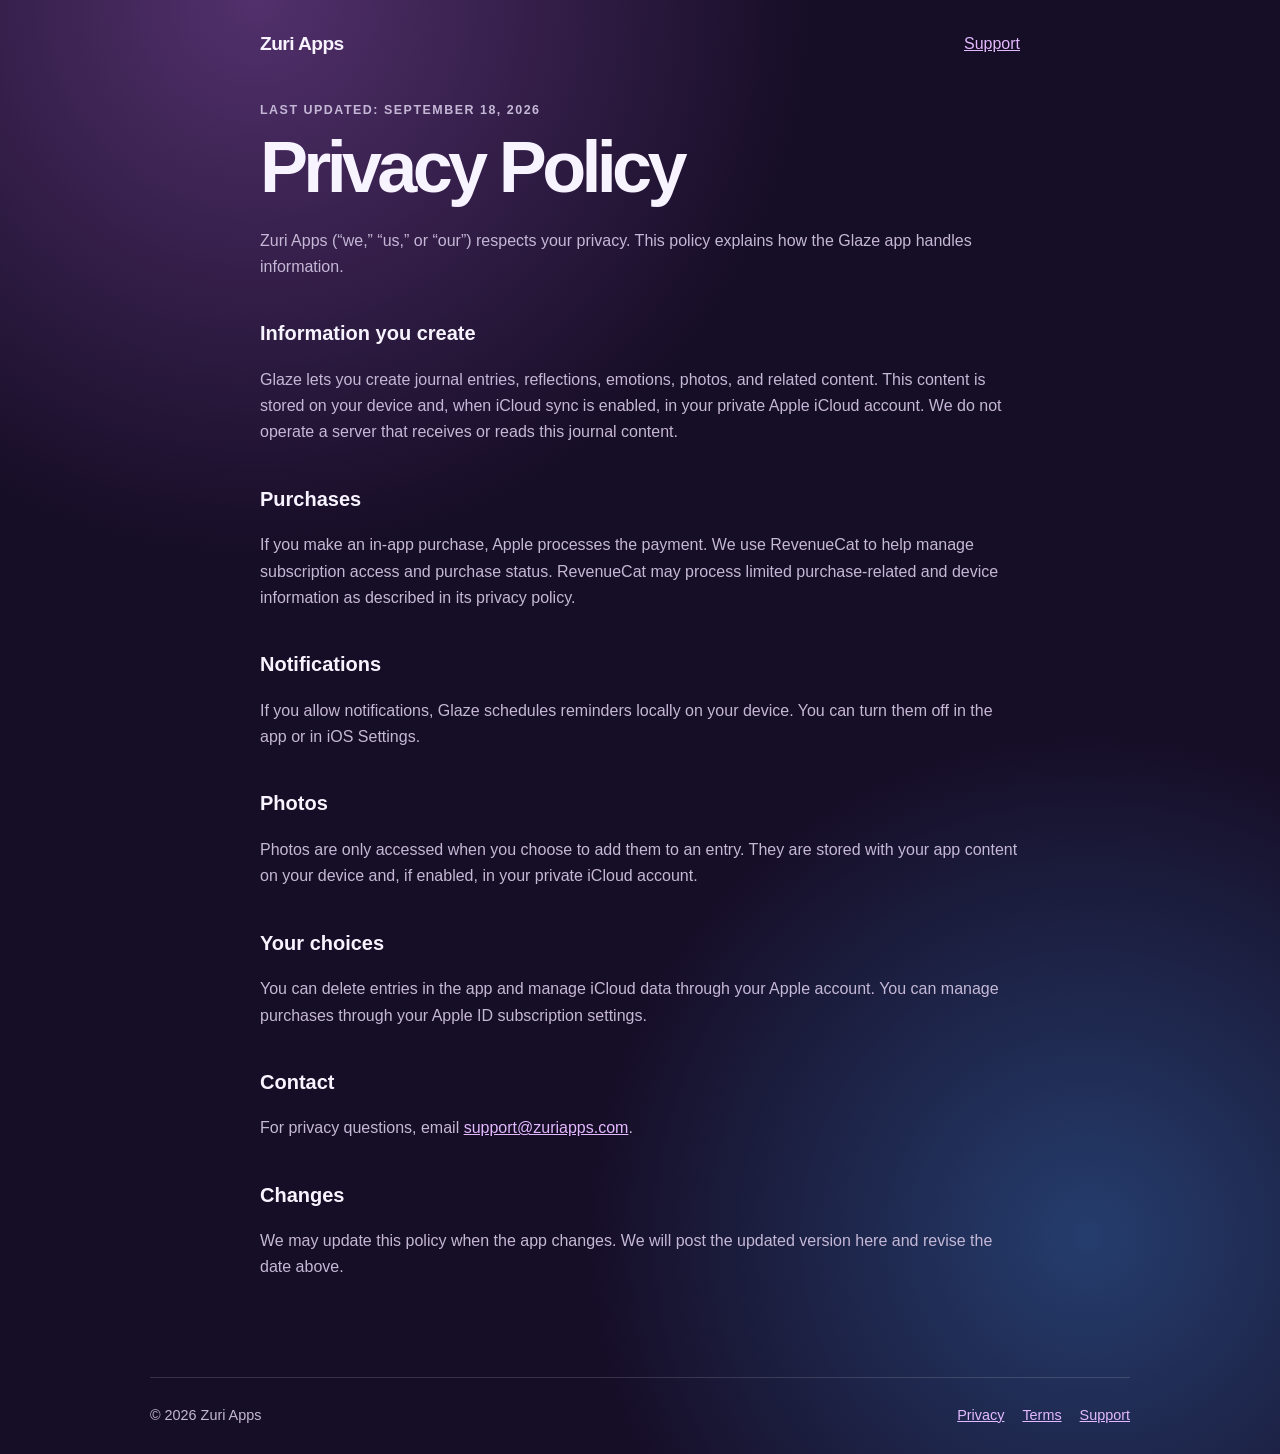
==== privacy.html @ 62398d17 "Initial Zuri Apps website" ====
<!doctype html>
<html lang="en">
<head>
  <meta charset="utf-8"><meta name="viewport" content="width=device-width, initial-scale=1">
  <meta name="description" content="Privacy Policy for Zuri Apps."><title>Privacy Policy · Zuri Apps</title><link rel="stylesheet" href="styles.css">
</head>
<body>
  <main class="shell policy"><nav><a class="brand" href="/">Zuri Apps</a><a href="/support.html">Support</a></nav>
    <p class="eyebrow">Last updated: September 18, 2026</p><h1>Privacy Policy</h1>
    <p>Zuri Apps (“we,” “us,” or “our”) respects your privacy. This policy explains how the Glaze app handles information.</p>
    <h2>Information you create</h2><p>Glaze lets you create journal entries, reflections, emotions, photos, and related content. This content is stored on your device and, when iCloud sync is enabled, in your private Apple iCloud account. We do not operate a server that receives or reads this journal content.</p>
    <h2>Purchases</h2><p>If you make an in-app purchase, Apple processes the payment. We use RevenueCat to help manage subscription access and purchase status. RevenueCat may process limited purchase-related and device information as described in its privacy policy.</p>
    <h2>Notifications</h2><p>If you allow notifications, Glaze schedules reminders locally on your device. You can turn them off in the app or in iOS Settings.</p>
    <h2>Photos</h2><p>Photos are only accessed when you choose to add them to an entry. They are stored with your app content on your device and, if enabled, in your private iCloud account.</p>
    <h2>Your choices</h2><p>You can delete entries in the app and manage iCloud data through your Apple account. You can manage purchases through your Apple ID subscription settings.</p>
    <h2>Contact</h2><p>For privacy questions, email <a href="mailto:support@zuriapps.com">support@zuriapps.com</a>.</p>
    <h2>Changes</h2><p>We may update this policy when the app changes. We will post the updated version here and revise the date above.</p>
  </main><footer><span>© 2026 Zuri Apps</span><span><a href="/privacy.html">Privacy</a><a href="/terms.html">Terms</a><a href="/support.html">Support</a></span></footer>
</body></html>
---- styles.css ----
:root { --ink:#f8f4ff; --muted:#c5b8d6; --accent:#e3b9ff; --paper:#160d26; }
* { box-sizing:border-box; } body { margin:0; min-height:100vh; color:var(--ink); background:radial-gradient(circle at 20% 0%,#52306c 0,transparent 35rem),radial-gradient(circle at 85% 85%,#253d6d 0,transparent 32rem),var(--paper); font:16px/1.65 -apple-system,BlinkMacSystemFont,"Segoe UI",sans-serif; }
.shell { width:min(100% - 40px,980px); margin:auto; } nav { display:flex; justify-content:space-between; align-items:center; padding:28px 0; } a { color:var(--accent); } .brand { color:var(--ink); text-decoration:none; font-size:1.2rem; font-weight:700; letter-spacing:-.03em; } .hero { max-width:720px; padding:14vh 0 22vh; } .eyebrow { color:var(--accent); font-size:.78rem; font-weight:700; letter-spacing:.12em; text-transform:uppercase; } h1 { margin:.1em 0 .35em; font-size:clamp(3rem,9vw,6.5rem); letter-spacing:-.065em; line-height:.96; } .lede { max-width:560px; color:var(--muted); font-size:1.25rem; } .button { display:inline-block; margin-top:18px; padding:12px 18px; border-radius:999px; color:#221131; background:var(--accent); font-weight:700; text-decoration:none; } .policy { max-width:760px; padding-bottom:80px; } .policy h1 { font-size:clamp(2.5rem,7vw,4.5rem); } .policy h2 { margin-top:2.3rem; font-size:1.25rem; } .policy p { color:var(--muted); } footer { display:flex; justify-content:space-between; gap:20px; width:min(100% - 40px,980px); margin:auto; padding:26px 0; border-top:1px solid #ffffff24; color:var(--muted); font-size:.9rem; } footer a { margin-left:18px; } @media (max-width:560px){footer{display:block} footer span:last-child{display:block;margin-top:10px}footer a:first-child{margin-left:0}}
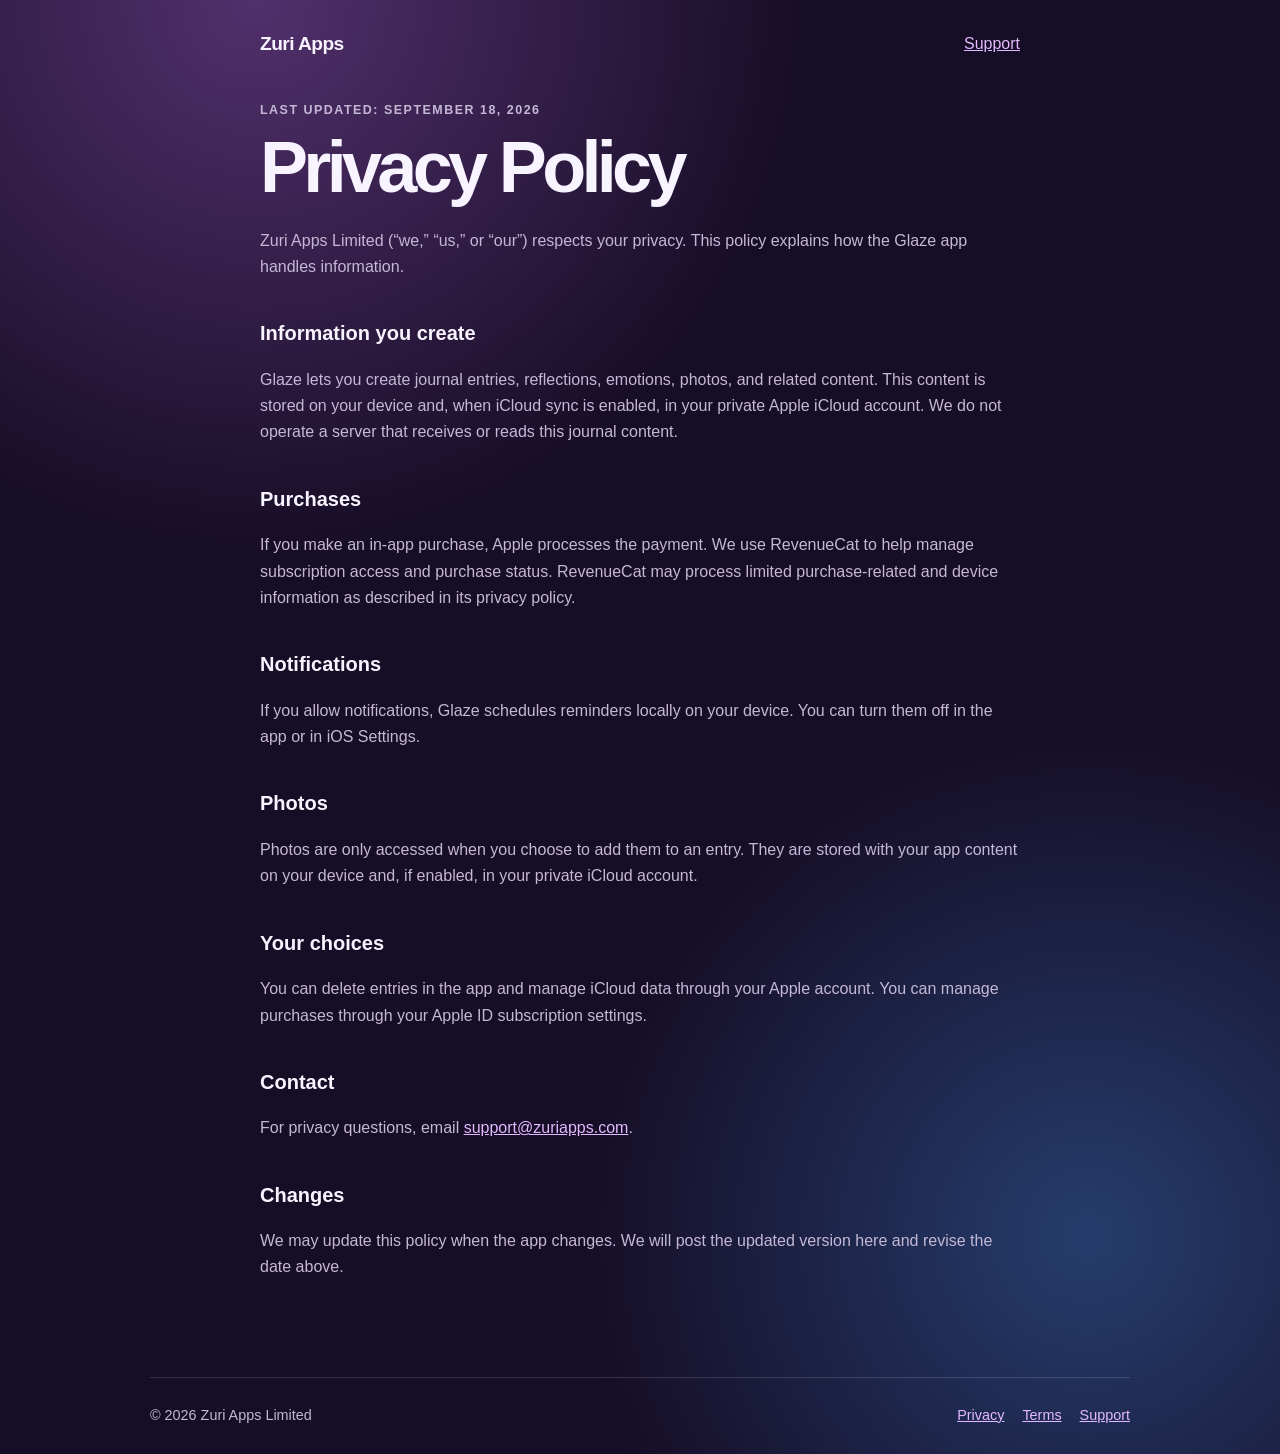
==== commit 7c296efa: "Use Zuri Apps Limited legal name" ====
--- a/privacy.html
+++ b/privacy.html
@@ -7,7 +7,7 @@
 <body>
   <main class="shell policy"><nav><a class="brand" href="/">Zuri Apps</a><a href="/support.html">Support</a></nav>
     <p class="eyebrow">Last updated: September 18, 2026</p><h1>Privacy Policy</h1>
-    <p>Zuri Apps (“we,” “us,” or “our”) respects your privacy. This policy explains how the Glaze app handles information.</p>
+    <p>Zuri Apps Limited (“we,” “us,” or “our”) respects your privacy. This policy explains how the Glaze app handles information.</p>
     <h2>Information you create</h2><p>Glaze lets you create journal entries, reflections, emotions, photos, and related content. This content is stored on your device and, when iCloud sync is enabled, in your private Apple iCloud account. We do not operate a server that receives or reads this journal content.</p>
     <h2>Purchases</h2><p>If you make an in-app purchase, Apple processes the payment. We use RevenueCat to help manage subscription access and purchase status. RevenueCat may process limited purchase-related and device information as described in its privacy policy.</p>
     <h2>Notifications</h2><p>If you allow notifications, Glaze schedules reminders locally on your device. You can turn them off in the app or in iOS Settings.</p>
@@ -15,5 +15,5 @@
     <h2>Your choices</h2><p>You can delete entries in the app and manage iCloud data through your Apple account. You can manage purchases through your Apple ID subscription settings.</p>
     <h2>Contact</h2><p>For privacy questions, email <a href="mailto:support@zuriapps.com">support@zuriapps.com</a>.</p>
     <h2>Changes</h2><p>We may update this policy when the app changes. We will post the updated version here and revise the date above.</p>
-  </main><footer><span>© 2026 Zuri Apps</span><span><a href="/privacy.html">Privacy</a><a href="/terms.html">Terms</a><a href="/support.html">Support</a></span></footer>
+  </main><footer><span>© 2026 Zuri Apps Limited</span><span><a href="/privacy.html">Privacy</a><a href="/terms.html">Terms</a><a href="/support.html">Support</a></span></footer>
 </body></html>
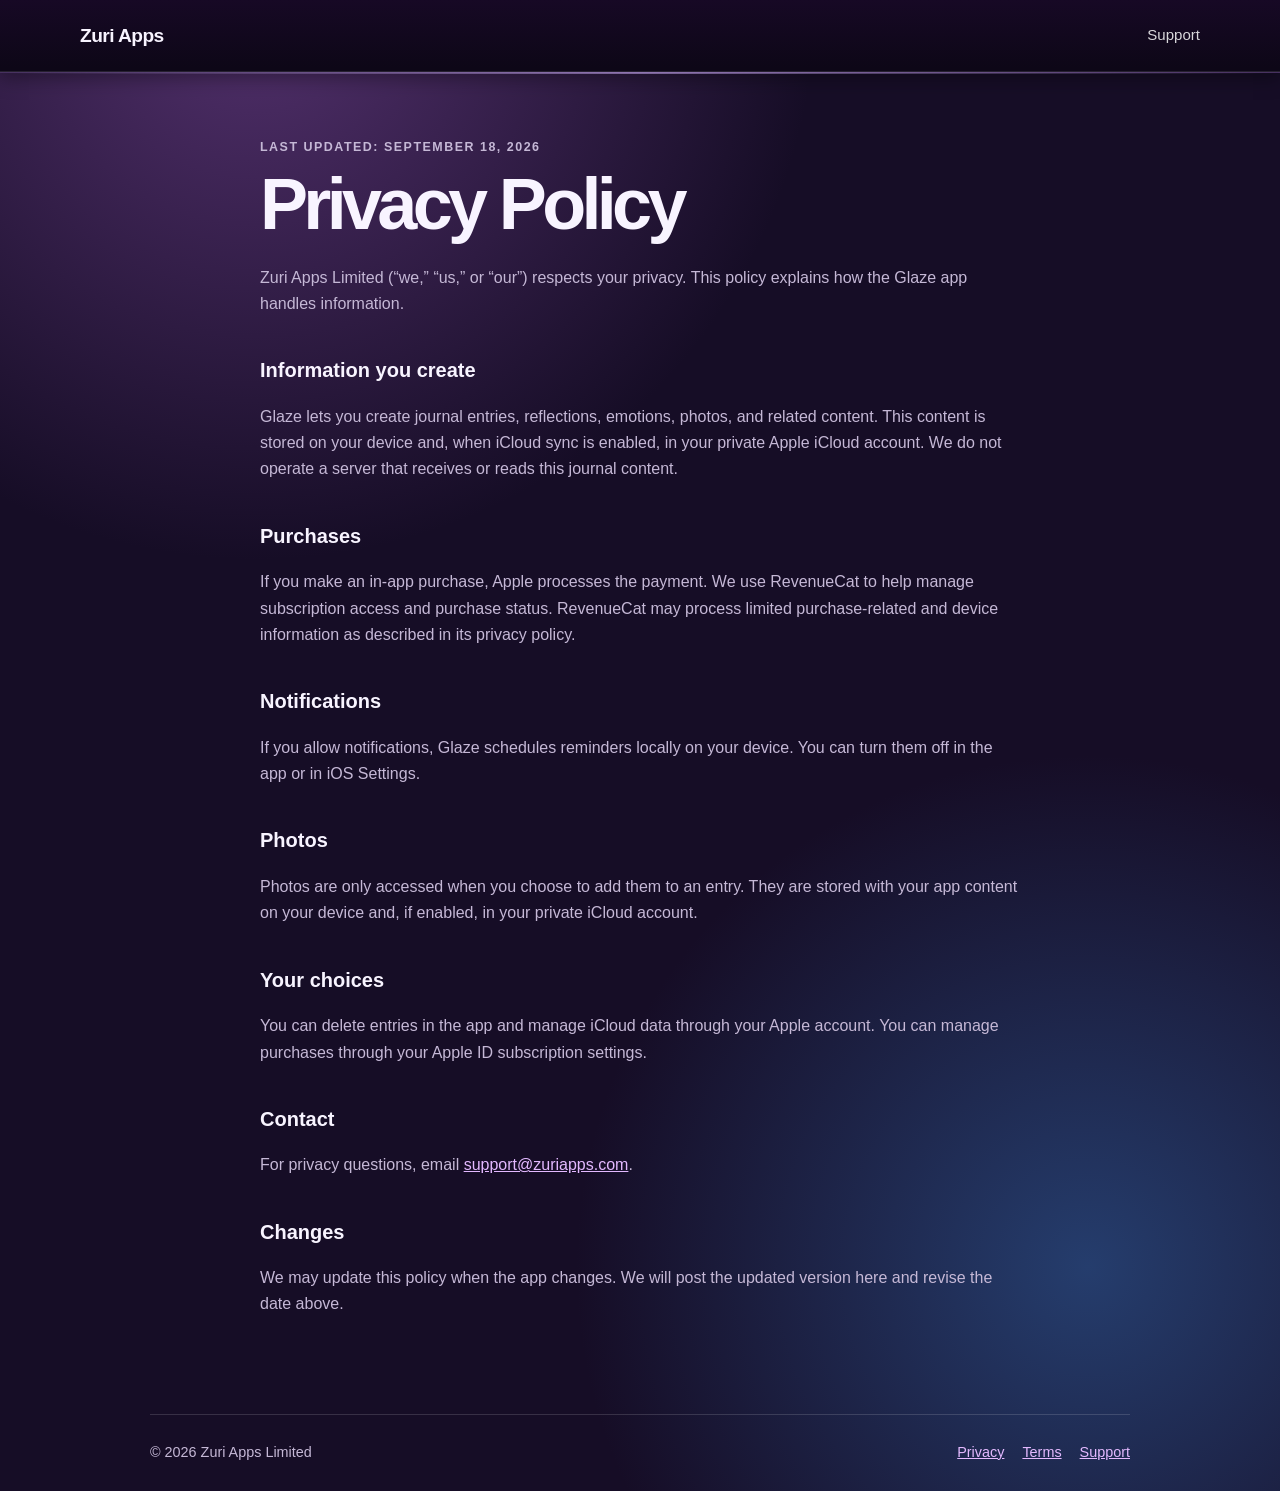
==== commit 27cdfb35: "Unify site navigation and footer layout" ====
--- a/privacy.html
+++ b/privacy.html
@@ -5,7 +5,8 @@
   <meta name="description" content="Privacy Policy for Zuri Apps."><title>Privacy Policy · Zuri Apps</title><link rel="stylesheet" href="styles.css">
 </head>
 <body>
-  <main class="shell policy"><nav><a class="brand" href="/">Zuri Apps</a><a href="/support.html">Support</a></nav>
+  <nav class="site-nav"><a class="brand" href="/">Zuri Apps</a><a class="nav-link" href="/support.html">Support</a></nav>
+  <main class="shell policy">
     <p class="eyebrow">Last updated: September 18, 2026</p><h1>Privacy Policy</h1>
     <p>Zuri Apps Limited (“we,” “us,” or “our”) respects your privacy. This policy explains how the Glaze app handles information.</p>
     <h2>Information you create</h2><p>Glaze lets you create journal entries, reflections, emotions, photos, and related content. This content is stored on your device and, when iCloud sync is enabled, in your private Apple iCloud account. We do not operate a server that receives or reads this journal content.</p>
--- a/styles.css
+++ b/styles.css
@@ -1,3 +1,9 @@
 :root { --ink:#f8f4ff; --muted:#c5b8d6; --accent:#e3b9ff; --paper:#160d26; }
 * { box-sizing:border-box; } body { margin:0; min-height:100vh; color:var(--ink); background:radial-gradient(circle at 20% 0%,#52306c 0,transparent 35rem),radial-gradient(circle at 85% 85%,#253d6d 0,transparent 32rem),var(--paper); font:16px/1.65 -apple-system,BlinkMacSystemFont,"Segoe UI",sans-serif; }
 .shell { width:min(100% - 40px,980px); margin:auto; } nav { display:flex; justify-content:space-between; align-items:center; padding:28px 0; } a { color:var(--accent); } .brand { color:var(--ink); text-decoration:none; font-size:1.2rem; font-weight:700; letter-spacing:-.03em; } .hero { max-width:720px; padding:14vh 0 22vh; } .eyebrow { color:var(--accent); font-size:.78rem; font-weight:700; letter-spacing:.12em; text-transform:uppercase; } h1 { margin:.1em 0 .35em; font-size:clamp(3rem,9vw,6.5rem); letter-spacing:-.065em; line-height:.96; } .lede { max-width:560px; color:var(--muted); font-size:1.25rem; } .button { display:inline-block; margin-top:18px; padding:12px 18px; border-radius:999px; color:#221131; background:var(--accent); font-weight:700; text-decoration:none; } .policy { max-width:760px; padding-bottom:80px; } .policy h1 { font-size:clamp(2.5rem,7vw,4.5rem); } .policy h2 { margin-top:2.3rem; font-size:1.25rem; } .policy p { color:var(--muted); } footer { display:flex; justify-content:space-between; gap:20px; width:min(100% - 40px,980px); margin:auto; padding:26px 0; border-top:1px solid #ffffff24; color:var(--muted); font-size:.9rem; } footer a { margin-left:18px; } @media (max-width:560px){footer{display:block} footer span:last-child{display:block;margin-top:10px}footer a:first-child{margin-left:0}}
+
+/* Home page only — legal and support pages retain the styles above. */
+.home { overflow-x:hidden; background:#05030e; }.home .space { position:fixed; inset:0; overflow:hidden; pointer-events:none; background:radial-gradient(circle at 50% 42%,#281752 0,transparent 23rem),radial-gradient(circle at 90% 10%,#101d4b 0,transparent 28rem),#05030e; }.home .stars { position:absolute; inset:-30%; display:block; width:160%; height:160%; background-image:radial-gradient(#fff 1px,transparent 1.5px),radial-gradient(#bda7ff 1px,transparent 1.5px),radial-gradient(#ffffffb8 1px,transparent 1.5px); background-size:151px 151px,233px 233px,317px 317px; background-position:7px 31px,70px 118px,156px 24px; opacity:.7; animation:drift 90s linear infinite; }.home .stars-two { opacity:.38; transform:rotate(24deg) scale(1.1); animation-duration:130s; }.home .stars-three { opacity:.22; transform:rotate(-14deg) scale(1.3); animation-duration:170s; }.home-shell,.home-footer { position:relative; z-index:1; width:min(100% - 48px,1120px); margin:auto; }.home-nav { padding:30px 0; }.home .nav-link { color:#ffffffcc; text-decoration:none; font-size:.94rem; }.home .nav-link:hover,.home-footer a:hover { color:white; }.home-hero { max-width:760px; padding:clamp(110px,20vh,210px) 0 115px; }.home-kicker { margin:0 0 17px; color:#d9bfff; font-weight:700; font-size:.72rem; text-transform:uppercase; letter-spacing:.16em; }.home h1 { max-width:800px; margin:0; color:#fff; font-size:clamp(3.3rem,8vw,7rem); line-height:.94; text-wrap:balance; text-shadow:0 2px 14px #b586ff2e; }.home-hero > p:last-child { max-width:565px; margin:26px 0 0; color:#d0c9e3; font-size:clamp(1.05rem,2vw,1.28rem); }.apps { padding:26px 0 120px; }.section-heading { display:flex; justify-content:space-between; align-items:end; gap:24px; margin-bottom:24px; }.section-heading .home-kicker { margin:0; }.app-grid { display:grid; grid-template-columns:repeat(3,1fr); gap:16px; }.app-card { min-height:278px; display:flex; flex-direction:column; justify-content:space-between; padding:24px; border:1px solid #ffffff24; border-radius:25px; background:linear-gradient(145deg,#ffffff1c,#9570d10e); box-shadow:inset 0 1px #ffffff25,0 20px 50px #00000044; backdrop-filter:blur(12px); transition:transform .25s ease,border-color .25s ease; }.app-card:hover { transform:translateY(-7px); border-color:#e2c9ff99; }.app-card img { width:76px; height:76px; align-self:center; border-radius:18px; box-shadow:0 13px 26px #0000006b; }.app-card h3 { margin:28px 0 5px; color:#fff; font-size:1.35rem; letter-spacing:-.035em; }.app-card p { margin:0; color:#cbc5dc; font-size:.95rem; line-height:1.5; }.home-footer { padding:28px 0; border-top:1px solid #ffffff1f; color:#a9a0bc; font-size:.9rem; } @keyframes drift { to { transform:translate3d(-90px,-120px,0); } } @media (max-width:700px) { .home-shell,.home-footer { width:min(100% - 36px,1120px); }.home-hero { padding-top:125px; }.app-grid { grid-template-columns:1fr; }.app-card { min-height:210px; }.app-card h3 { margin-top:20px; } } @media (prefers-reduced-motion:reduce) { .home .stars { animation:none; } .app-card { transition:none; } }
+
+/* Shared site chrome and page alignment. */
+body { display:flex; flex-direction:column; }.site-nav { position:relative; z-index:2; display:flex; justify-content:space-between; align-items:center; width:100%; padding:20px max(24px,calc((100vw - 1120px)/2)); background:linear-gradient(180deg,#170925 0%,#0d0717 94%); border-bottom:1px solid #c69cff45; box-shadow:inset 0 -1px #ffffff1a,0 5px 18px #0000005c; }.site-nav::after { content:""; position:absolute; right:0; bottom:-2px; left:0; height:2px; background:linear-gradient(90deg,transparent,#d4b6ff83,transparent); filter:blur(.35px); }.site-nav .nav-link { color:#ffffffd6; text-decoration:none; font-size:.94rem; }.site-nav .nav-link:hover { color:white; } body:not(.home) .shell { flex:1; width:min(100% - 40px,760px); margin:0 auto; padding:52px 0 80px; } footer { margin-top:auto; }.home-shell { flex:1; margin:0 auto; }.home-footer { margin-top:auto; }.app-card { justify-content:flex-start; text-align:center; }.app-card img { margin-bottom:20px; }.app-card h3 { margin:0 0 5px; } @media (max-width:560px){.site-nav{padding:18px}body:not(.home) .shell{padding-top:38px}}
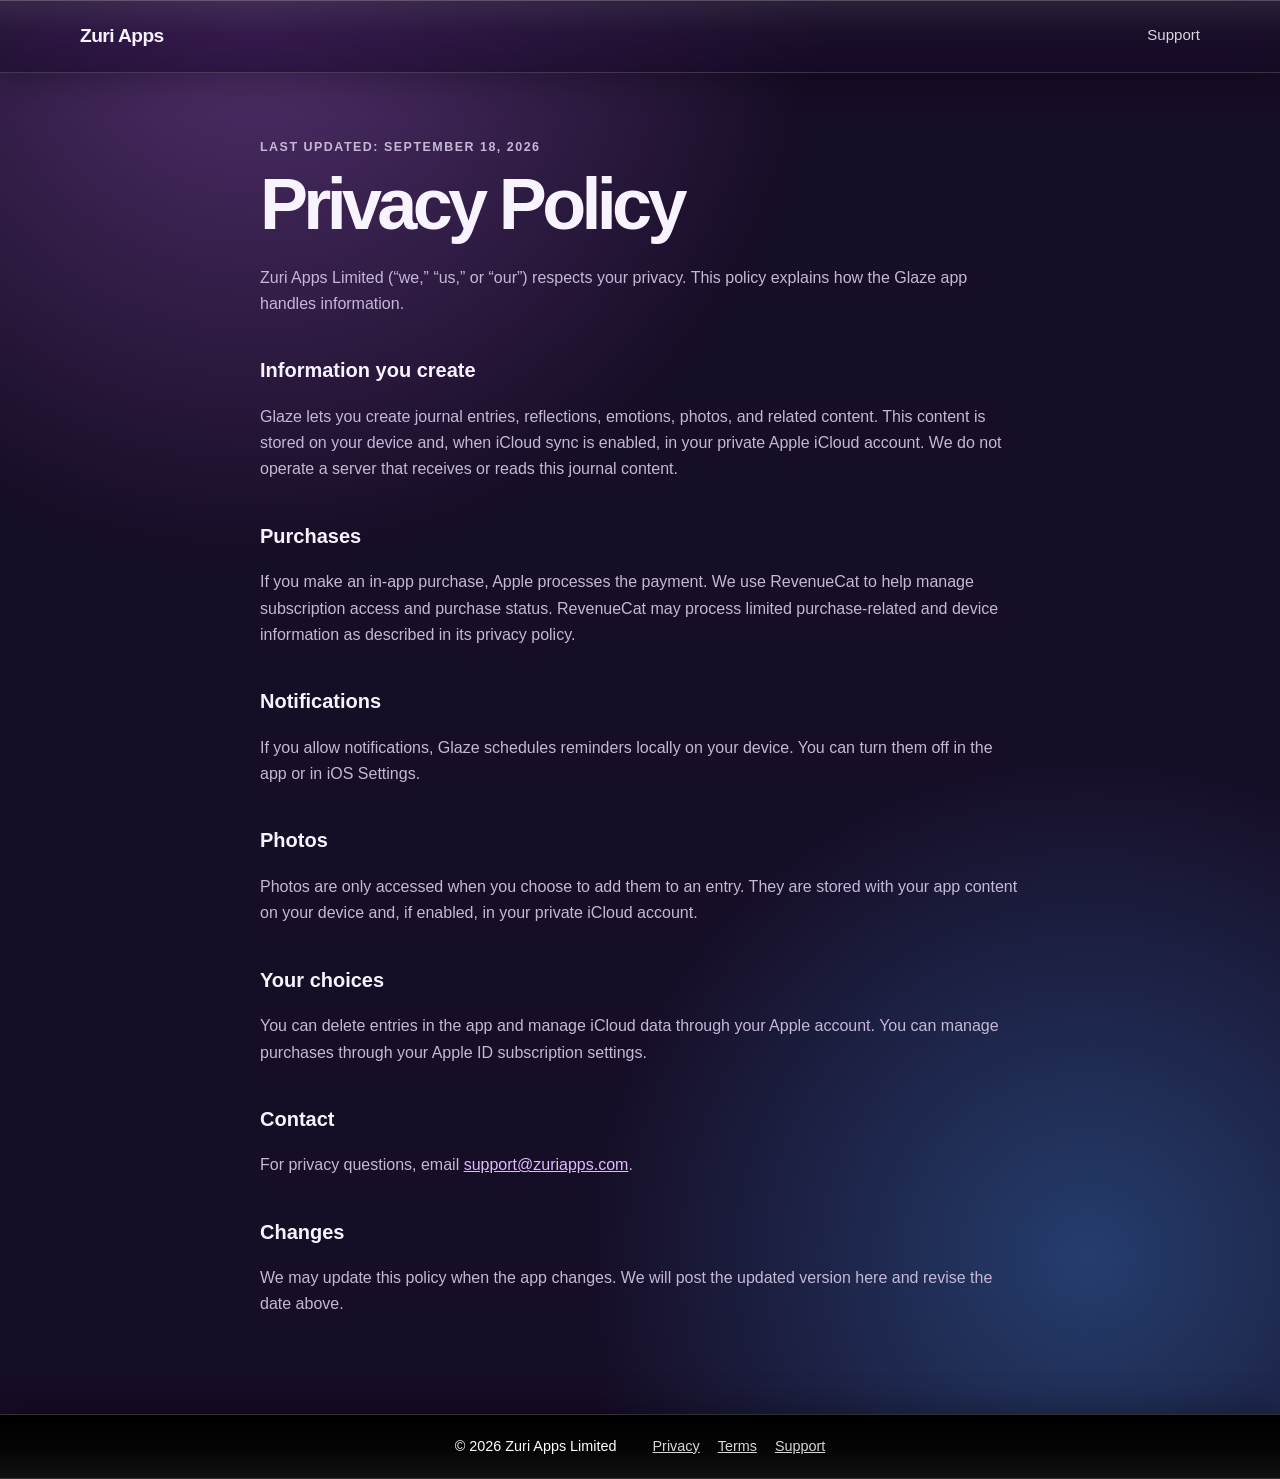
==== commit 79fe3d74: "updating the footer styling" ====
--- a/privacy.html
+++ b/privacy.html
@@ -16,5 +16,5 @@
     <h2>Your choices</h2><p>You can delete entries in the app and manage iCloud data through your Apple account. You can manage purchases through your Apple ID subscription settings.</p>
     <h2>Contact</h2><p>For privacy questions, email <a href="mailto:support@zuriapps.com">support@zuriapps.com</a>.</p>
     <h2>Changes</h2><p>We may update this policy when the app changes. We will post the updated version here and revise the date above.</p>
-  </main><footer><span>© 2026 Zuri Apps Limited</span><span><a href="/privacy.html">Privacy</a><a href="/terms.html">Terms</a><a href="/support.html">Support</a></span></footer>
+  </main><footer><span class="footer-copyright">© 2026 Zuri Apps Limited</span><span><a href="/privacy.html">Privacy</a><a href="/terms.html">Terms</a><a href="/support.html">Support</a></span></footer>
 </body></html>
--- a/styles.css
+++ b/styles.css
@@ -3,7 +3,7 @@
 .shell { width:min(100% - 40px,980px); margin:auto; } nav { display:flex; justify-content:space-between; align-items:center; padding:28px 0; } a { color:var(--accent); } .brand { color:var(--ink); text-decoration:none; font-size:1.2rem; font-weight:700; letter-spacing:-.03em; } .hero { max-width:720px; padding:14vh 0 22vh; } .eyebrow { color:var(--accent); font-size:.78rem; font-weight:700; letter-spacing:.12em; text-transform:uppercase; } h1 { margin:.1em 0 .35em; font-size:clamp(3rem,9vw,6.5rem); letter-spacing:-.065em; line-height:.96; } .lede { max-width:560px; color:var(--muted); font-size:1.25rem; } .button { display:inline-block; margin-top:18px; padding:12px 18px; border-radius:999px; color:#221131; background:var(--accent); font-weight:700; text-decoration:none; } .policy { max-width:760px; padding-bottom:80px; } .policy h1 { font-size:clamp(2.5rem,7vw,4.5rem); } .policy h2 { margin-top:2.3rem; font-size:1.25rem; } .policy p { color:var(--muted); } footer { display:flex; justify-content:space-between; gap:20px; width:min(100% - 40px,980px); margin:auto; padding:26px 0; border-top:1px solid #ffffff24; color:var(--muted); font-size:.9rem; } footer a { margin-left:18px; } @media (max-width:560px){footer{display:block} footer span:last-child{display:block;margin-top:10px}footer a:first-child{margin-left:0}}
 
 /* Home page only — legal and support pages retain the styles above. */
-.home { overflow-x:hidden; background:#05030e; }.home .space { position:fixed; inset:0; overflow:hidden; pointer-events:none; background:radial-gradient(circle at 50% 42%,#281752 0,transparent 23rem),radial-gradient(circle at 90% 10%,#101d4b 0,transparent 28rem),#05030e; }.home .stars { position:absolute; inset:-30%; display:block; width:160%; height:160%; background-image:radial-gradient(#fff 1px,transparent 1.5px),radial-gradient(#bda7ff 1px,transparent 1.5px),radial-gradient(#ffffffb8 1px,transparent 1.5px); background-size:151px 151px,233px 233px,317px 317px; background-position:7px 31px,70px 118px,156px 24px; opacity:.7; animation:drift 90s linear infinite; }.home .stars-two { opacity:.38; transform:rotate(24deg) scale(1.1); animation-duration:130s; }.home .stars-three { opacity:.22; transform:rotate(-14deg) scale(1.3); animation-duration:170s; }.home-shell,.home-footer { position:relative; z-index:1; width:min(100% - 48px,1120px); margin:auto; }.home-nav { padding:30px 0; }.home .nav-link { color:#ffffffcc; text-decoration:none; font-size:.94rem; }.home .nav-link:hover,.home-footer a:hover { color:white; }.home-hero { max-width:760px; padding:clamp(110px,20vh,210px) 0 115px; }.home-kicker { margin:0 0 17px; color:#d9bfff; font-weight:700; font-size:.72rem; text-transform:uppercase; letter-spacing:.16em; }.home h1 { max-width:800px; margin:0; color:#fff; font-size:clamp(3.3rem,8vw,7rem); line-height:.94; text-wrap:balance; text-shadow:0 2px 14px #b586ff2e; }.home-hero > p:last-child { max-width:565px; margin:26px 0 0; color:#d0c9e3; font-size:clamp(1.05rem,2vw,1.28rem); }.apps { padding:26px 0 120px; }.section-heading { display:flex; justify-content:space-between; align-items:end; gap:24px; margin-bottom:24px; }.section-heading .home-kicker { margin:0; }.app-grid { display:grid; grid-template-columns:repeat(3,1fr); gap:16px; }.app-card { min-height:278px; display:flex; flex-direction:column; justify-content:space-between; padding:24px; border:1px solid #ffffff24; border-radius:25px; background:linear-gradient(145deg,#ffffff1c,#9570d10e); box-shadow:inset 0 1px #ffffff25,0 20px 50px #00000044; backdrop-filter:blur(12px); transition:transform .25s ease,border-color .25s ease; }.app-card:hover { transform:translateY(-7px); border-color:#e2c9ff99; }.app-card img { width:76px; height:76px; align-self:center; border-radius:18px; box-shadow:0 13px 26px #0000006b; }.app-card h3 { margin:28px 0 5px; color:#fff; font-size:1.35rem; letter-spacing:-.035em; }.app-card p { margin:0; color:#cbc5dc; font-size:.95rem; line-height:1.5; }.home-footer { padding:28px 0; border-top:1px solid #ffffff1f; color:#a9a0bc; font-size:.9rem; } @keyframes drift { to { transform:translate3d(-90px,-120px,0); } } @media (max-width:700px) { .home-shell,.home-footer { width:min(100% - 36px,1120px); }.home-hero { padding-top:125px; }.app-grid { grid-template-columns:1fr; }.app-card { min-height:210px; }.app-card h3 { margin-top:20px; } } @media (prefers-reduced-motion:reduce) { .home .stars { animation:none; } .app-card { transition:none; } }
+.home { overflow-x:hidden; background:#05030e; }.home .space { position:fixed; inset:0; overflow:hidden; pointer-events:none; background:radial-gradient(circle at 50% 42%,#281752 0,transparent 23rem),radial-gradient(circle at 90% 10%,#101d4b 0,transparent 28rem),#05030e; }.home .stars { position:absolute; inset:-30%; display:block; width:160%; height:160%; background-image:radial-gradient(#fff 1px,transparent 1.5px),radial-gradient(#bda7ff 1px,transparent 1.5px),radial-gradient(#ffffffb8 1px,transparent 1.5px); background-size:151px 151px,233px 233px,317px 317px; background-position:7px 31px,70px 118px,156px 24px; opacity:.7; --rot:0deg; --scale:1; transform:rotate(var(--rot)) scale(var(--scale)); animation:spiral 420s linear infinite; }.home .stars-two { opacity:.38; --rot:24deg; --scale:1.1; animation-duration:600s; }.home .stars-three { opacity:.22; --rot:-14deg; --scale:1.3; animation-duration:800s; }.home-shell,.home-footer { position:relative; z-index:1; width:min(100% - 48px,1120px); margin:auto; }.home-nav { padding:30px 0; }.home .nav-link { color:#ffffffcc; text-decoration:none; font-size:.94rem; }.home .nav-link:hover,.home-footer a:hover { color:white; }.home-hero { max-width:760px; padding:clamp(110px,20vh,210px) 0 115px; }.home-kicker { margin:0 0 17px; color:#d9bfff; font-weight:700; font-size:.72rem; text-transform:uppercase; letter-spacing:.16em; }.home h1 { max-width:800px; margin:0; color:#fff; font-size:clamp(3.3rem,8vw,7rem); line-height:.94; text-wrap:balance; text-shadow:0 2px 14px #b586ff2e; }.home-hero > p:last-child { max-width:565px; margin:26px 0 0; color:#d0c9e3; font-size:clamp(1.05rem,2vw,1.28rem); }.apps { padding:26px 0 120px; }.section-heading { display:flex; justify-content:space-between; align-items:end; gap:24px; margin-bottom:24px; }.section-heading .home-kicker { margin:0; }.app-grid { display:grid; grid-template-columns:repeat(3,1fr); gap:16px; }.app-card { min-height:200px; display:flex; flex-direction:column; justify-content:space-between; padding:24px; border:1px solid #ffffff24; border-radius:25px; background:linear-gradient(145deg,#ffffff1c,#9570d10e); box-shadow:inset 0 1px #ffffff25,0 20px 50px #00000044; backdrop-filter:blur(12px); transition:transform .25s ease,border-color .25s ease; }.app-card > div { display:flex; flex-direction:column; flex:1; }.app-card .app-links { margin-top:auto; padding-top:18px; }.app-card:hover { transform:translateY(-7px); border-color:#e2c9ff99; }.app-card img { width:76px; height:76px; align-self:center; border-radius:18px; box-shadow:0 13px 26px #0000006b; }.app-card h3 { margin:28px 0 5px; color:#fff; font-size:1.35rem; letter-spacing:-.035em; }.app-desc { margin:0; color:#c7bfdb; font-size:.92rem; line-height:1.5; }.app-links { display:flex; flex-wrap:wrap; justify-content:center; gap:10px; margin-top:18px; }.capsule { display:inline-flex; align-items:center; gap:6px; padding:8px 20px; border-radius:999px; border:1px solid #e2c9ff4d; color:#f5ecff; font-size:.82rem; font-weight:600; letter-spacing:-.01em; text-decoration:none; background:linear-gradient(145deg,#ffffff1c,#9570d112); box-shadow:inset 0 1px #ffffff20; transition:border-color .2s ease,background .2s ease,box-shadow .2s ease; }.capsule:hover { border-color:#e2c9ffb5; background:linear-gradient(145deg,#ffffff34,#9570d130); box-shadow:inset 0 1px #ffffff30,0 0 22px #c89bff45; }.home-footer { padding:28px 0; border-top:1px solid #ffffff1f; color:#a9a0bc; font-size:.9rem; }.footer-copyright { flex:1; text-align:center; }.support-shell { padding:clamp(110px,20vh,210px) 0 80px; }.home .policy h1 { font-size:clamp(2.5rem,7vw,4.5rem); }.support-card { width:min(100%,720px); margin:0 auto; text-align:left; }.support-card .eyebrow { text-align:center; }.support-card h1 { text-align:center; } @keyframes spiral { from { transform:rotate(var(--rot)) scale(var(--scale)); } to { transform:rotate(calc(var(--rot) + 360deg)) scale(var(--scale)); } } @media (max-width:700px) { .home-shell,.home-footer { width:min(100% - 36px,1120px); }.home-hero { padding-top:125px; }.app-grid { grid-template-columns:1fr; }.app-card { min-height:auto; }.app-card h3 { margin-top:20px; } } @media (prefers-reduced-motion:reduce) { .home .stars { animation:none; } .app-card { transition:none; } }
 
 /* Shared site chrome and page alignment. */
-body { display:flex; flex-direction:column; }.site-nav { position:relative; z-index:2; display:flex; justify-content:space-between; align-items:center; width:100%; padding:20px max(24px,calc((100vw - 1120px)/2)); background:linear-gradient(180deg,#170925 0%,#0d0717 94%); border-bottom:1px solid #c69cff45; box-shadow:inset 0 -1px #ffffff1a,0 5px 18px #0000005c; }.site-nav::after { content:""; position:absolute; right:0; bottom:-2px; left:0; height:2px; background:linear-gradient(90deg,transparent,#d4b6ff83,transparent); filter:blur(.35px); }.site-nav .nav-link { color:#ffffffd6; text-decoration:none; font-size:.94rem; }.site-nav .nav-link:hover { color:white; } body:not(.home) .shell { flex:1; width:min(100% - 40px,760px); margin:0 auto; padding:52px 0 80px; } footer { margin-top:auto; }.home-shell { flex:1; margin:0 auto; }.home-footer { margin-top:auto; }.app-card { justify-content:flex-start; text-align:center; }.app-card img { margin-bottom:20px; }.app-card h3 { margin:0 0 5px; } @media (max-width:560px){.site-nav{padding:18px}body:not(.home) .shell{padding-top:38px}}
+body { display:flex; flex-direction:column; }.site-nav { position:relative; z-index:2; display:flex; justify-content:space-between; align-items:center; width:100%; padding:20px max(24px,calc((100vw - 1120px)/2)); background:linear-gradient(180deg,#ffffff17 0%,#ffffff05 45%,transparent 100%),rgb(20 11 33 / .6); border-bottom:1px solid #ffffff14; box-shadow:inset 0 1px #ffffff33,0 10px 30px #00000040; backdrop-filter:blur(22px) saturate(160%); -webkit-backdrop-filter:blur(22px) saturate(160%); }.site-nav .nav-link { color:#ffffffd6; text-decoration:none; font-size:.94rem; }.site-nav .nav-link:hover { color:white; } body:not(.home) .shell { flex:1; width:min(100% - 40px,760px); margin:0 auto; padding:52px 0 80px; } footer,.home-footer { display:flex; justify-content:center; align-items:center; gap:0; width:100%; margin-top:auto; padding:20px max(24px,calc((100vw - 1120px)/2)); border:0; border-top:1px solid #ffffff1f; color:#fff; background:linear-gradient(0deg,#ffffff12 0%,#ffffff05 45%,transparent 100%),#000; box-shadow:inset 0 -1px #ffffff26,0 -10px 30px #00000040; backdrop-filter:blur(22px) saturate(160%); -webkit-backdrop-filter:blur(22px) saturate(160%); }.home-footer { position:relative; z-index:1; }.footer-copyright { flex:none; text-align:left; }.home-footer a,footer a { color:#ffffffd6; }.home-footer a:hover,footer a:hover { color:#fff; }.footer-copyright + span { margin-left:18px; }.home-shell { flex:1; margin:0 auto; }.apps { width:min(calc(100vw - 128px),1600px); margin-left:50%; transform:translateX(-50%); }.section-heading { width:min(100%,1120px); margin-inline:auto; }.app-grid { width:100%; margin-inline:auto; }.app-card { justify-content:flex-start; text-align:center; }.app-card img { margin-bottom:20px; }.app-card h3 { margin:0 0 5px; } @media (max-width:700px){.apps{width:calc(100vw - 36px)}} @media (max-width:560px){.site-nav{padding:18px}body:not(.home) .shell{padding-top:38px}footer,.home-footer{padding:18px;flex-wrap:wrap}footer span:last-child{margin-top:0}.footer-copyright + span{margin-left:14px}}
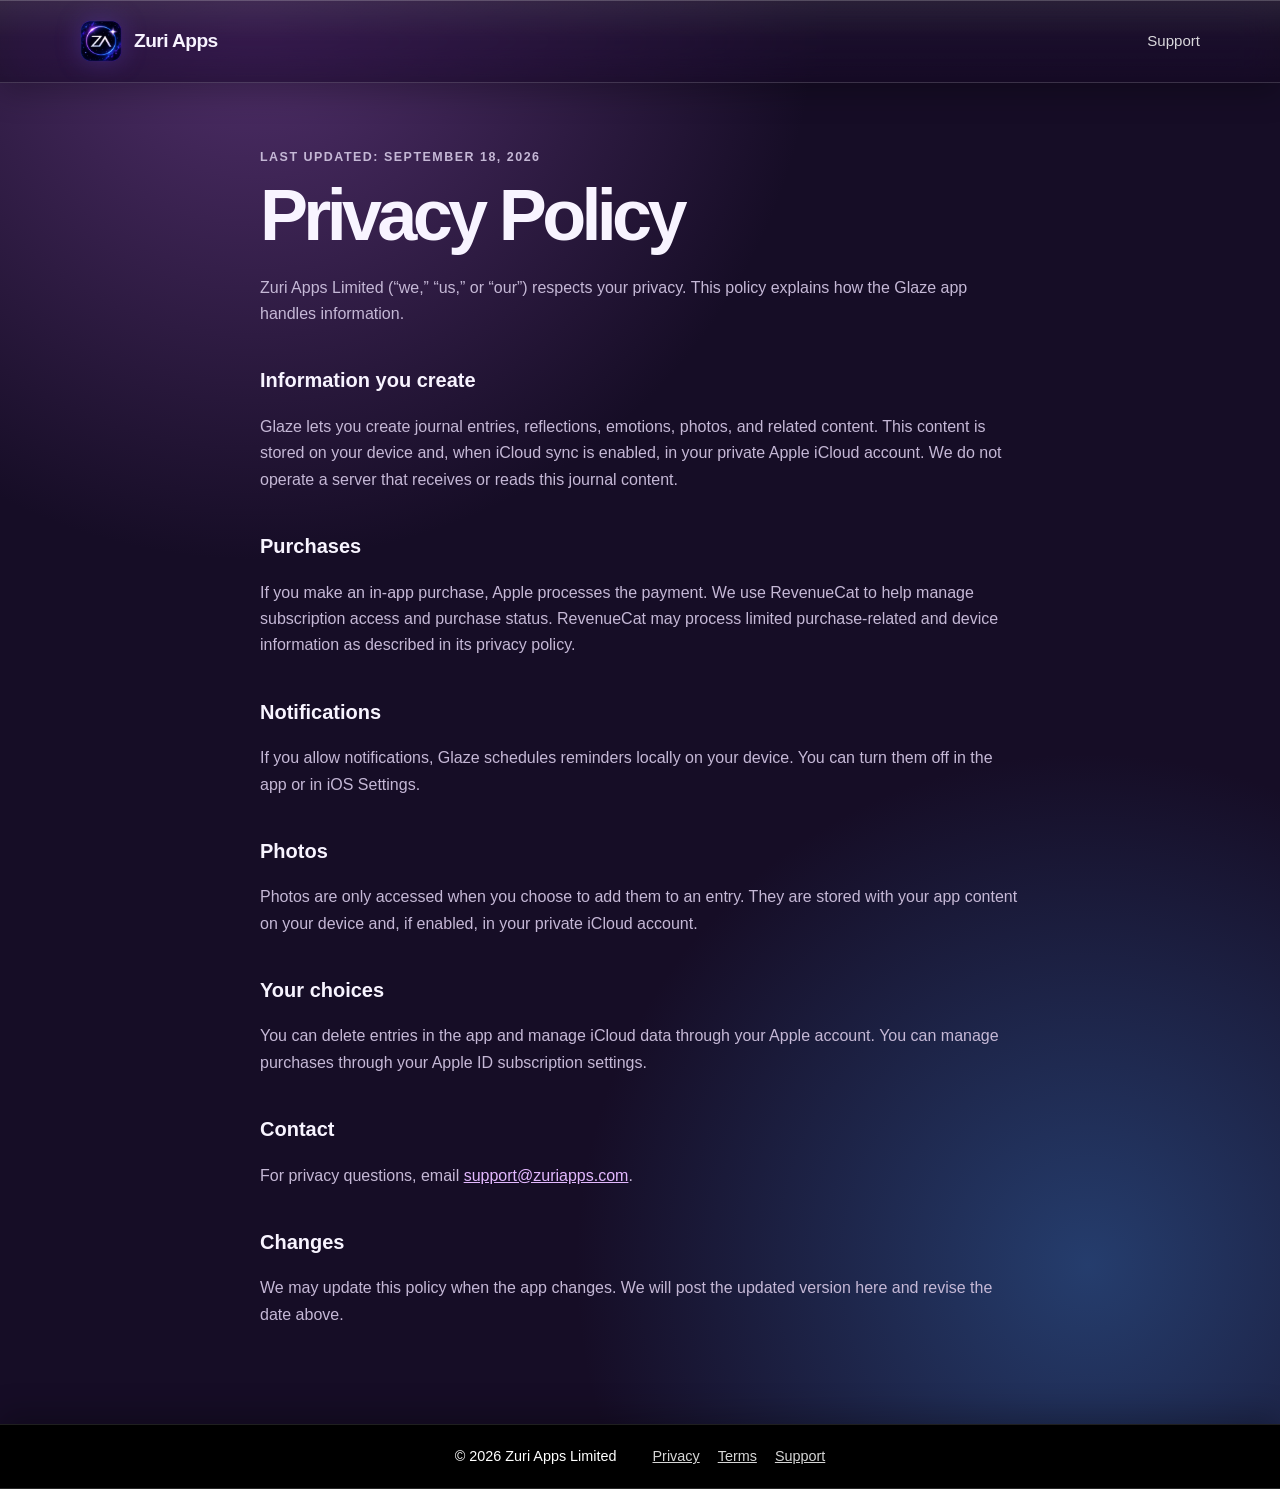
==== commit 6ce69686: "added a logo" ====
--- a/privacy.html
+++ b/privacy.html
@@ -2,10 +2,10 @@
 <html lang="en">
 <head>
   <meta charset="utf-8"><meta name="viewport" content="width=device-width, initial-scale=1">
-  <meta name="description" content="Privacy Policy for Zuri Apps."><title>Privacy Policy · Zuri Apps</title><link rel="stylesheet" href="styles.css">
+  <meta name="description" content="Privacy Policy for Zuri Apps."><title>Privacy Policy · Zuri Apps</title><link rel="icon" type="image/png" sizes="32x32" href="/assets/favicon-32.png"><link rel="icon" type="image/png" sizes="256x256" href="/assets/zuri-logo.png"><link rel="apple-touch-icon" href="/assets/apple-touch-icon.png"><link rel="stylesheet" href="styles.css">
 </head>
 <body>
-  <nav class="site-nav"><a class="brand" href="/">Zuri Apps</a><a class="nav-link" href="/support.html">Support</a></nav>
+  <nav class="site-nav"><a class="brand" href="/"><img class="brand-logo" src="/assets/zuri-logo.png" width="42" height="42" alt="">Zuri Apps</a><a class="nav-link" href="/support.html">Support</a></nav>
   <main class="shell policy">
     <p class="eyebrow">Last updated: September 18, 2026</p><h1>Privacy Policy</h1>
     <p>Zuri Apps Limited (“we,” “us,” or “our”) respects your privacy. This policy explains how the Glaze app handles information.</p>
--- a/styles.css
+++ b/styles.css
@@ -1,9 +1,12 @@
 :root { --ink:#f8f4ff; --muted:#c5b8d6; --accent:#e3b9ff; --paper:#160d26; }
+.site-nav .brand { display:inline-flex; align-items:center; gap:12px; }
+.brand-logo { display:block; width:42px; height:42px; flex:none; filter:drop-shadow(0 0 12px #7051ed50); }
+.home .space::before { content:""; position:absolute; inset:-5%; background:url("/assets/nebula.svg") center / cover no-repeat; opacity:.85; }
 * { box-sizing:border-box; } body { margin:0; min-height:100vh; color:var(--ink); background:radial-gradient(circle at 20% 0%,#52306c 0,transparent 35rem),radial-gradient(circle at 85% 85%,#253d6d 0,transparent 32rem),var(--paper); font:16px/1.65 -apple-system,BlinkMacSystemFont,"Segoe UI",sans-serif; }
 .shell { width:min(100% - 40px,980px); margin:auto; } nav { display:flex; justify-content:space-between; align-items:center; padding:28px 0; } a { color:var(--accent); } .brand { color:var(--ink); text-decoration:none; font-size:1.2rem; font-weight:700; letter-spacing:-.03em; } .hero { max-width:720px; padding:14vh 0 22vh; } .eyebrow { color:var(--accent); font-size:.78rem; font-weight:700; letter-spacing:.12em; text-transform:uppercase; } h1 { margin:.1em 0 .35em; font-size:clamp(3rem,9vw,6.5rem); letter-spacing:-.065em; line-height:.96; } .lede { max-width:560px; color:var(--muted); font-size:1.25rem; } .button { display:inline-block; margin-top:18px; padding:12px 18px; border-radius:999px; color:#221131; background:var(--accent); font-weight:700; text-decoration:none; } .policy { max-width:760px; padding-bottom:80px; } .policy h1 { font-size:clamp(2.5rem,7vw,4.5rem); } .policy h2 { margin-top:2.3rem; font-size:1.25rem; } .policy p { color:var(--muted); } footer { display:flex; justify-content:space-between; gap:20px; width:min(100% - 40px,980px); margin:auto; padding:26px 0; border-top:1px solid #ffffff24; color:var(--muted); font-size:.9rem; } footer a { margin-left:18px; } @media (max-width:560px){footer{display:block} footer span:last-child{display:block;margin-top:10px}footer a:first-child{margin-left:0}}
 
-/* Home page only — legal and support pages retain the styles above. */
+/* Shared starfield for the home and support pages. */
 .home { overflow-x:hidden; background:#05030e; }.home .space { position:fixed; inset:0; overflow:hidden; pointer-events:none; background:radial-gradient(circle at 50% 42%,#281752 0,transparent 23rem),radial-gradient(circle at 90% 10%,#101d4b 0,transparent 28rem),#05030e; }.home .stars { position:absolute; inset:-30%; display:block; width:160%; height:160%; background-image:radial-gradient(#fff 1px,transparent 1.5px),radial-gradient(#bda7ff 1px,transparent 1.5px),radial-gradient(#ffffffb8 1px,transparent 1.5px); background-size:151px 151px,233px 233px,317px 317px; background-position:7px 31px,70px 118px,156px 24px; opacity:.7; --rot:0deg; --scale:1; transform:rotate(var(--rot)) scale(var(--scale)); animation:spiral 420s linear infinite; }.home .stars-two { opacity:.38; --rot:24deg; --scale:1.1; animation-duration:600s; }.home .stars-three { opacity:.22; --rot:-14deg; --scale:1.3; animation-duration:800s; }.home-shell,.home-footer { position:relative; z-index:1; width:min(100% - 48px,1120px); margin:auto; }.home-nav { padding:30px 0; }.home .nav-link { color:#ffffffcc; text-decoration:none; font-size:.94rem; }.home .nav-link:hover,.home-footer a:hover { color:white; }.home-hero { max-width:760px; padding:clamp(110px,20vh,210px) 0 115px; }.home-kicker { margin:0 0 17px; color:#d9bfff; font-weight:700; font-size:.72rem; text-transform:uppercase; letter-spacing:.16em; }.home h1 { max-width:800px; margin:0; color:#fff; font-size:clamp(3.3rem,8vw,7rem); line-height:.94; text-wrap:balance; text-shadow:0 2px 14px #b586ff2e; }.home-hero > p:last-child { max-width:565px; margin:26px 0 0; color:#d0c9e3; font-size:clamp(1.05rem,2vw,1.28rem); }.apps { padding:26px 0 120px; }.section-heading { display:flex; justify-content:space-between; align-items:end; gap:24px; margin-bottom:24px; }.section-heading .home-kicker { margin:0; }.app-grid { display:grid; grid-template-columns:repeat(3,1fr); gap:16px; }.app-card { min-height:200px; display:flex; flex-direction:column; justify-content:space-between; padding:24px; border:1px solid #ffffff24; border-radius:25px; background:linear-gradient(145deg,#ffffff1c,#9570d10e); box-shadow:inset 0 1px #ffffff25,0 20px 50px #00000044; backdrop-filter:blur(12px); transition:transform .25s ease,border-color .25s ease; }.app-card > div { display:flex; flex-direction:column; flex:1; }.app-card .app-links { margin-top:auto; padding-top:18px; }.app-card:hover { transform:translateY(-7px); border-color:#e2c9ff99; }.app-card img { width:76px; height:76px; align-self:center; border-radius:18px; box-shadow:0 13px 26px #0000006b; }.app-card h3 { margin:28px 0 5px; color:#fff; font-size:1.35rem; letter-spacing:-.035em; }.app-desc { margin:0; color:#c7bfdb; font-size:.92rem; line-height:1.5; }.app-links { display:flex; flex-wrap:wrap; justify-content:center; gap:10px; margin-top:18px; }.capsule { display:inline-flex; align-items:center; gap:6px; padding:8px 20px; border-radius:999px; border:1px solid #e2c9ff4d; color:#f5ecff; font-size:.82rem; font-weight:600; letter-spacing:-.01em; text-decoration:none; background:linear-gradient(145deg,#ffffff1c,#9570d112); box-shadow:inset 0 1px #ffffff20; transition:border-color .2s ease,background .2s ease,box-shadow .2s ease; }.capsule:hover { border-color:#e2c9ffb5; background:linear-gradient(145deg,#ffffff34,#9570d130); box-shadow:inset 0 1px #ffffff30,0 0 22px #c89bff45; }.home-footer { padding:28px 0; border-top:1px solid #ffffff1f; color:#a9a0bc; font-size:.9rem; }.footer-copyright { flex:1; text-align:center; }.support-shell { padding:clamp(110px,20vh,210px) 0 80px; }.home .policy h1 { font-size:clamp(2.5rem,7vw,4.5rem); }.support-card { width:min(100%,720px); margin:0 auto; text-align:left; }.support-card .eyebrow { text-align:center; }.support-card h1 { text-align:center; } @keyframes spiral { from { transform:rotate(var(--rot)) scale(var(--scale)); } to { transform:rotate(calc(var(--rot) + 360deg)) scale(var(--scale)); } } @media (max-width:700px) { .home-shell,.home-footer { width:min(100% - 36px,1120px); }.home-hero { padding-top:125px; }.app-grid { grid-template-columns:1fr; }.app-card { min-height:auto; }.app-card h3 { margin-top:20px; } } @media (prefers-reduced-motion:reduce) { .home .stars { animation:none; } .app-card { transition:none; } }
 
 /* Shared site chrome and page alignment. */
-body { display:flex; flex-direction:column; }.site-nav { position:relative; z-index:2; display:flex; justify-content:space-between; align-items:center; width:100%; padding:20px max(24px,calc((100vw - 1120px)/2)); background:linear-gradient(180deg,#ffffff17 0%,#ffffff05 45%,transparent 100%),rgb(20 11 33 / .6); border-bottom:1px solid #ffffff14; box-shadow:inset 0 1px #ffffff33,0 10px 30px #00000040; backdrop-filter:blur(22px) saturate(160%); -webkit-backdrop-filter:blur(22px) saturate(160%); }.site-nav .nav-link { color:#ffffffd6; text-decoration:none; font-size:.94rem; }.site-nav .nav-link:hover { color:white; } body:not(.home) .shell { flex:1; width:min(100% - 40px,760px); margin:0 auto; padding:52px 0 80px; } footer,.home-footer { display:flex; justify-content:center; align-items:center; gap:0; width:100%; margin-top:auto; padding:20px max(24px,calc((100vw - 1120px)/2)); border:0; border-top:1px solid #ffffff1f; color:#fff; background:linear-gradient(0deg,#ffffff12 0%,#ffffff05 45%,transparent 100%),#000; box-shadow:inset 0 -1px #ffffff26,0 -10px 30px #00000040; backdrop-filter:blur(22px) saturate(160%); -webkit-backdrop-filter:blur(22px) saturate(160%); }.home-footer { position:relative; z-index:1; }.footer-copyright { flex:none; text-align:left; }.home-footer a,footer a { color:#ffffffd6; }.home-footer a:hover,footer a:hover { color:#fff; }.footer-copyright + span { margin-left:18px; }.home-shell { flex:1; margin:0 auto; }.apps { width:min(calc(100vw - 128px),1600px); margin-left:50%; transform:translateX(-50%); }.section-heading { width:min(100%,1120px); margin-inline:auto; }.app-grid { width:100%; margin-inline:auto; }.app-card { justify-content:flex-start; text-align:center; }.app-card img { margin-bottom:20px; }.app-card h3 { margin:0 0 5px; } @media (max-width:700px){.apps{width:calc(100vw - 36px)}} @media (max-width:560px){.site-nav{padding:18px}body:not(.home) .shell{padding-top:38px}footer,.home-footer{padding:18px;flex-wrap:wrap}footer span:last-child{margin-top:0}.footer-copyright + span{margin-left:14px}}
+body { display:flex; flex-direction:column; }.site-nav { position:relative; z-index:2; display:flex; justify-content:space-between; align-items:center; width:100%; padding:20px max(24px,calc((100vw - 1120px)/2)); background:linear-gradient(180deg,#ffffff17 0%,#ffffff05 45%,transparent 100%),rgb(20 11 33 / .6); border-bottom:1px solid #ffffff14; box-shadow:inset 0 1px #ffffff33,0 10px 30px #00000040; backdrop-filter:blur(22px) saturate(160%); -webkit-backdrop-filter:blur(22px) saturate(160%); }.site-nav .nav-link { color:#ffffffd6; text-decoration:none; font-size:.94rem; }.site-nav .nav-link:hover { color:white; } body:not(.home) .shell { flex:1; width:min(100% - 40px,760px); margin:0 auto; padding:52px 0 80px; } footer,.home-footer { display:flex; justify-content:center; align-items:center; gap:0; width:100%; margin-top:auto; padding:20px max(24px,calc((100vw - 1120px)/2)); border:0; border-top:1px solid #ffffff1f; color:#fff; background:#000; box-shadow:inset 0 -1px #ffffff26,0 -10px 30px #00000040; backdrop-filter:blur(22px) saturate(160%); -webkit-backdrop-filter:blur(22px) saturate(160%); }.home-footer { position:relative; z-index:1; }.footer-copyright { flex:none; text-align:left; }.home-footer a,footer a { color:#ffffffd6; }.home-footer a:hover,footer a:hover { color:#fff; }.footer-copyright + span { margin-left:18px; }.home-shell { flex:1; margin:0 auto; }.apps { width:min(calc(100vw - 128px),1600px); margin-left:50%; transform:translateX(-50%); }.section-heading { width:min(100%,1120px); margin-inline:auto; }.app-grid { width:100%; margin-inline:auto; }.app-card { justify-content:flex-start; text-align:center; }.app-card img { margin-bottom:20px; }.app-card h3 { margin:0 0 5px; } @media (max-width:700px){.apps{width:calc(100vw - 36px)}} @media (max-width:560px){.site-nav{padding:18px}body:not(.home) .shell{padding-top:38px}footer,.home-footer{padding:18px;flex-wrap:wrap}footer span:last-child{margin-top:0}.footer-copyright + span{margin-left:14px}}
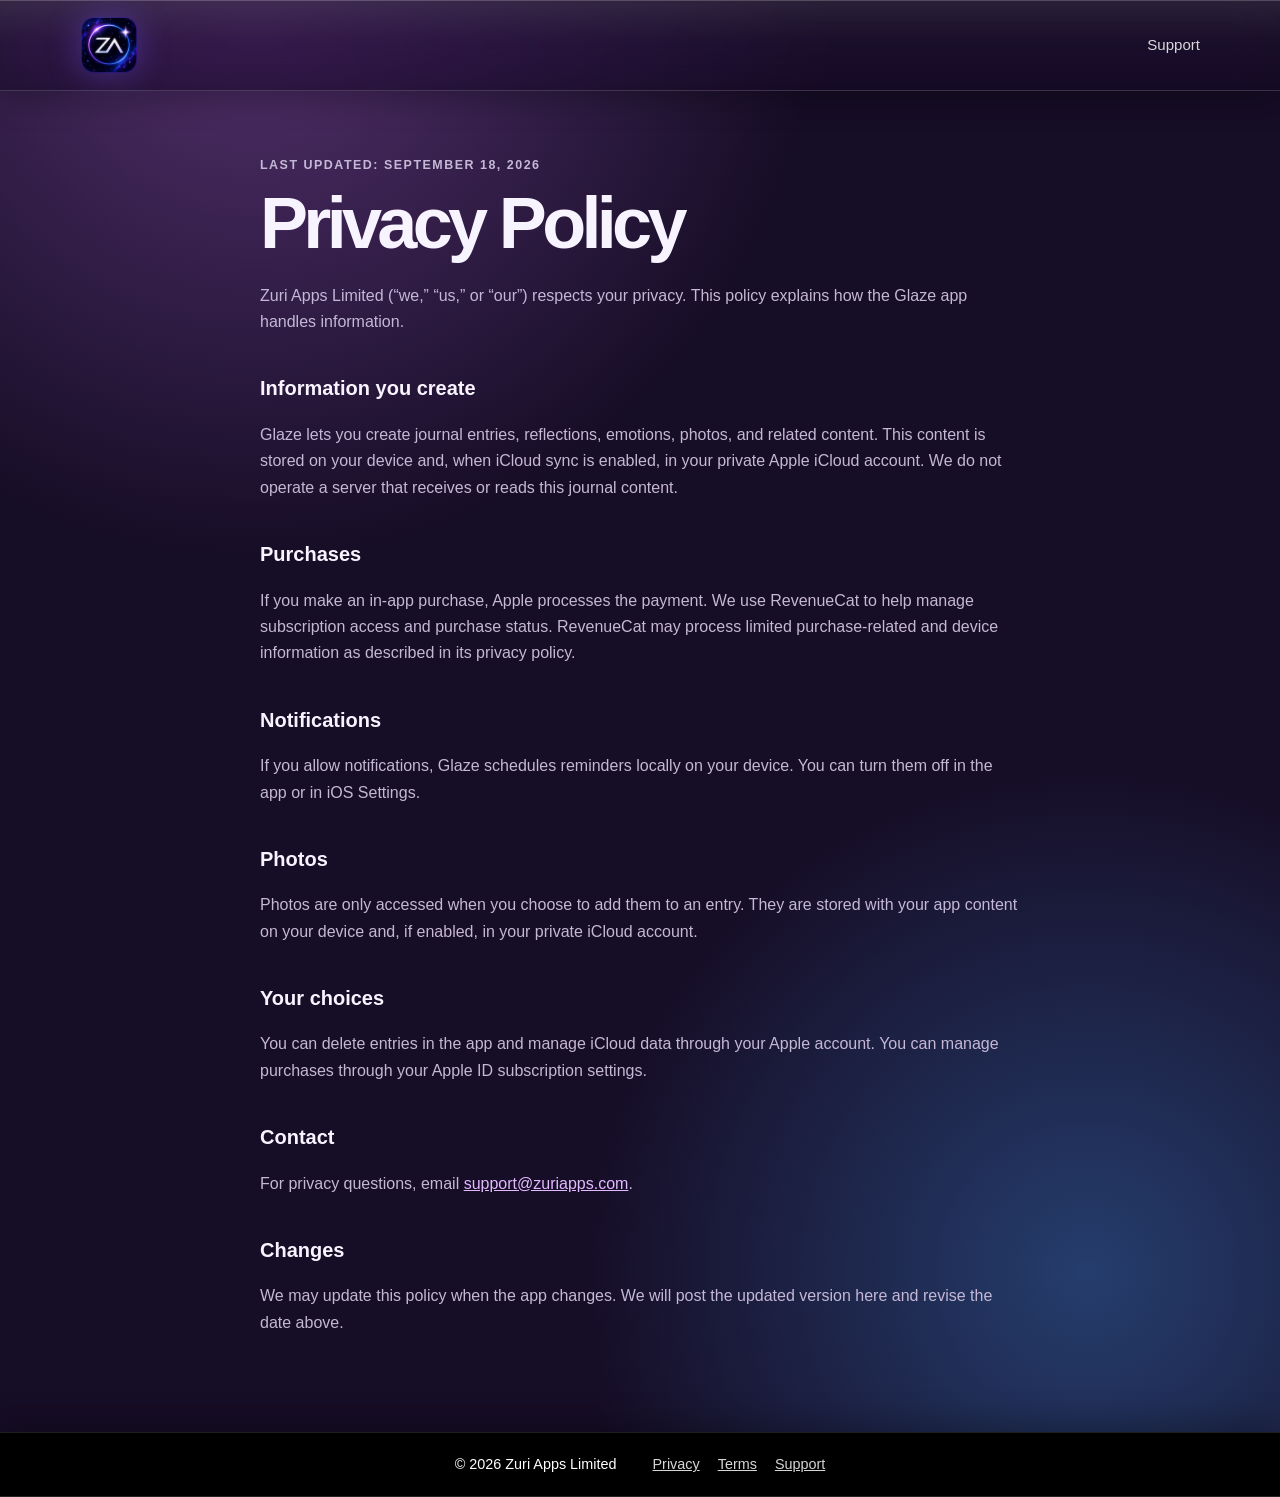
==== commit 4125700c: "updating the header" ====
--- a/privacy.html
+++ b/privacy.html
@@ -5,7 +5,7 @@
   <meta name="description" content="Privacy Policy for Zuri Apps."><title>Privacy Policy · Zuri Apps</title><link rel="icon" type="image/png" sizes="32x32" href="/assets/favicon-32.png"><link rel="icon" type="image/png" sizes="256x256" href="/assets/zuri-logo.png"><link rel="apple-touch-icon" href="/assets/apple-touch-icon.png"><link rel="stylesheet" href="styles.css">
 </head>
 <body>
-  <nav class="site-nav"><a class="brand" href="/"><img class="brand-logo" src="/assets/zuri-logo.png" width="42" height="42" alt="">Zuri Apps</a><a class="nav-link" href="/support.html">Support</a></nav>
+  <nav class="site-nav"><a class="brand" href="/" aria-label="Zuri Apps home"><img class="brand-logo" src="/assets/zuri-logo.png" width="58" height="58" alt=""></a><a class="nav-link" href="/support.html">Support</a></nav>
   <main class="shell policy">
     <p class="eyebrow">Last updated: September 18, 2026</p><h1>Privacy Policy</h1>
     <p>Zuri Apps Limited (“we,” “us,” or “our”) respects your privacy. This policy explains how the Glaze app handles information.</p>
--- a/styles.css
+++ b/styles.css
@@ -1,6 +1,7 @@
 :root { --ink:#f8f4ff; --muted:#c5b8d6; --accent:#e3b9ff; --paper:#160d26; }
-.site-nav .brand { display:inline-flex; align-items:center; gap:12px; }
-.brand-logo { display:block; width:42px; height:42px; flex:none; filter:drop-shadow(0 0 12px #7051ed50); }
+.site-nav .brand { display:inline-flex; align-items:center; border-radius:16px; }
+.brand-logo { display:block; width:58px; height:58px; flex:none; filter:drop-shadow(0 0 16px #7051ed70); transition:transform .2s ease,filter .2s ease; }
+.site-nav .brand:hover .brand-logo { transform:scale(1.05); filter:drop-shadow(0 0 20px #8b6cff99); }
 .home .space::before { content:""; position:absolute; inset:-5%; background:url("/assets/nebula.svg") center / cover no-repeat; opacity:.85; }
 * { box-sizing:border-box; } body { margin:0; min-height:100vh; color:var(--ink); background:radial-gradient(circle at 20% 0%,#52306c 0,transparent 35rem),radial-gradient(circle at 85% 85%,#253d6d 0,transparent 32rem),var(--paper); font:16px/1.65 -apple-system,BlinkMacSystemFont,"Segoe UI",sans-serif; }
 .shell { width:min(100% - 40px,980px); margin:auto; } nav { display:flex; justify-content:space-between; align-items:center; padding:28px 0; } a { color:var(--accent); } .brand { color:var(--ink); text-decoration:none; font-size:1.2rem; font-weight:700; letter-spacing:-.03em; } .hero { max-width:720px; padding:14vh 0 22vh; } .eyebrow { color:var(--accent); font-size:.78rem; font-weight:700; letter-spacing:.12em; text-transform:uppercase; } h1 { margin:.1em 0 .35em; font-size:clamp(3rem,9vw,6.5rem); letter-spacing:-.065em; line-height:.96; } .lede { max-width:560px; color:var(--muted); font-size:1.25rem; } .button { display:inline-block; margin-top:18px; padding:12px 18px; border-radius:999px; color:#221131; background:var(--accent); font-weight:700; text-decoration:none; } .policy { max-width:760px; padding-bottom:80px; } .policy h1 { font-size:clamp(2.5rem,7vw,4.5rem); } .policy h2 { margin-top:2.3rem; font-size:1.25rem; } .policy p { color:var(--muted); } footer { display:flex; justify-content:space-between; gap:20px; width:min(100% - 40px,980px); margin:auto; padding:26px 0; border-top:1px solid #ffffff24; color:var(--muted); font-size:.9rem; } footer a { margin-left:18px; } @media (max-width:560px){footer{display:block} footer span:last-child{display:block;margin-top:10px}footer a:first-child{margin-left:0}}
@@ -9,4 +10,4 @@
 .home { overflow-x:hidden; background:#05030e; }.home .space { position:fixed; inset:0; overflow:hidden; pointer-events:none; background:radial-gradient(circle at 50% 42%,#281752 0,transparent 23rem),radial-gradient(circle at 90% 10%,#101d4b 0,transparent 28rem),#05030e; }.home .stars { position:absolute; inset:-30%; display:block; width:160%; height:160%; background-image:radial-gradient(#fff 1px,transparent 1.5px),radial-gradient(#bda7ff 1px,transparent 1.5px),radial-gradient(#ffffffb8 1px,transparent 1.5px); background-size:151px 151px,233px 233px,317px 317px; background-position:7px 31px,70px 118px,156px 24px; opacity:.7; --rot:0deg; --scale:1; transform:rotate(var(--rot)) scale(var(--scale)); animation:spiral 420s linear infinite; }.home .stars-two { opacity:.38; --rot:24deg; --scale:1.1; animation-duration:600s; }.home .stars-three { opacity:.22; --rot:-14deg; --scale:1.3; animation-duration:800s; }.home-shell,.home-footer { position:relative; z-index:1; width:min(100% - 48px,1120px); margin:auto; }.home-nav { padding:30px 0; }.home .nav-link { color:#ffffffcc; text-decoration:none; font-size:.94rem; }.home .nav-link:hover,.home-footer a:hover { color:white; }.home-hero { max-width:760px; padding:clamp(110px,20vh,210px) 0 115px; }.home-kicker { margin:0 0 17px; color:#d9bfff; font-weight:700; font-size:.72rem; text-transform:uppercase; letter-spacing:.16em; }.home h1 { max-width:800px; margin:0; color:#fff; font-size:clamp(3.3rem,8vw,7rem); line-height:.94; text-wrap:balance; text-shadow:0 2px 14px #b586ff2e; }.home-hero > p:last-child { max-width:565px; margin:26px 0 0; color:#d0c9e3; font-size:clamp(1.05rem,2vw,1.28rem); }.apps { padding:26px 0 120px; }.section-heading { display:flex; justify-content:space-between; align-items:end; gap:24px; margin-bottom:24px; }.section-heading .home-kicker { margin:0; }.app-grid { display:grid; grid-template-columns:repeat(3,1fr); gap:16px; }.app-card { min-height:200px; display:flex; flex-direction:column; justify-content:space-between; padding:24px; border:1px solid #ffffff24; border-radius:25px; background:linear-gradient(145deg,#ffffff1c,#9570d10e); box-shadow:inset 0 1px #ffffff25,0 20px 50px #00000044; backdrop-filter:blur(12px); transition:transform .25s ease,border-color .25s ease; }.app-card > div { display:flex; flex-direction:column; flex:1; }.app-card .app-links { margin-top:auto; padding-top:18px; }.app-card:hover { transform:translateY(-7px); border-color:#e2c9ff99; }.app-card img { width:76px; height:76px; align-self:center; border-radius:18px; box-shadow:0 13px 26px #0000006b; }.app-card h3 { margin:28px 0 5px; color:#fff; font-size:1.35rem; letter-spacing:-.035em; }.app-desc { margin:0; color:#c7bfdb; font-size:.92rem; line-height:1.5; }.app-links { display:flex; flex-wrap:wrap; justify-content:center; gap:10px; margin-top:18px; }.capsule { display:inline-flex; align-items:center; gap:6px; padding:8px 20px; border-radius:999px; border:1px solid #e2c9ff4d; color:#f5ecff; font-size:.82rem; font-weight:600; letter-spacing:-.01em; text-decoration:none; background:linear-gradient(145deg,#ffffff1c,#9570d112); box-shadow:inset 0 1px #ffffff20; transition:border-color .2s ease,background .2s ease,box-shadow .2s ease; }.capsule:hover { border-color:#e2c9ffb5; background:linear-gradient(145deg,#ffffff34,#9570d130); box-shadow:inset 0 1px #ffffff30,0 0 22px #c89bff45; }.home-footer { padding:28px 0; border-top:1px solid #ffffff1f; color:#a9a0bc; font-size:.9rem; }.footer-copyright { flex:1; text-align:center; }.support-shell { padding:clamp(110px,20vh,210px) 0 80px; }.home .policy h1 { font-size:clamp(2.5rem,7vw,4.5rem); }.support-card { width:min(100%,720px); margin:0 auto; text-align:left; }.support-card .eyebrow { text-align:center; }.support-card h1 { text-align:center; } @keyframes spiral { from { transform:rotate(var(--rot)) scale(var(--scale)); } to { transform:rotate(calc(var(--rot) + 360deg)) scale(var(--scale)); } } @media (max-width:700px) { .home-shell,.home-footer { width:min(100% - 36px,1120px); }.home-hero { padding-top:125px; }.app-grid { grid-template-columns:1fr; }.app-card { min-height:auto; }.app-card h3 { margin-top:20px; } } @media (prefers-reduced-motion:reduce) { .home .stars { animation:none; } .app-card { transition:none; } }
 
 /* Shared site chrome and page alignment. */
-body { display:flex; flex-direction:column; }.site-nav { position:relative; z-index:2; display:flex; justify-content:space-between; align-items:center; width:100%; padding:20px max(24px,calc((100vw - 1120px)/2)); background:linear-gradient(180deg,#ffffff17 0%,#ffffff05 45%,transparent 100%),rgb(20 11 33 / .6); border-bottom:1px solid #ffffff14; box-shadow:inset 0 1px #ffffff33,0 10px 30px #00000040; backdrop-filter:blur(22px) saturate(160%); -webkit-backdrop-filter:blur(22px) saturate(160%); }.site-nav .nav-link { color:#ffffffd6; text-decoration:none; font-size:.94rem; }.site-nav .nav-link:hover { color:white; } body:not(.home) .shell { flex:1; width:min(100% - 40px,760px); margin:0 auto; padding:52px 0 80px; } footer,.home-footer { display:flex; justify-content:center; align-items:center; gap:0; width:100%; margin-top:auto; padding:20px max(24px,calc((100vw - 1120px)/2)); border:0; border-top:1px solid #ffffff1f; color:#fff; background:#000; box-shadow:inset 0 -1px #ffffff26,0 -10px 30px #00000040; backdrop-filter:blur(22px) saturate(160%); -webkit-backdrop-filter:blur(22px) saturate(160%); }.home-footer { position:relative; z-index:1; }.footer-copyright { flex:none; text-align:left; }.home-footer a,footer a { color:#ffffffd6; }.home-footer a:hover,footer a:hover { color:#fff; }.footer-copyright + span { margin-left:18px; }.home-shell { flex:1; margin:0 auto; }.apps { width:min(calc(100vw - 128px),1600px); margin-left:50%; transform:translateX(-50%); }.section-heading { width:min(100%,1120px); margin-inline:auto; }.app-grid { width:100%; margin-inline:auto; }.app-card { justify-content:flex-start; text-align:center; }.app-card img { margin-bottom:20px; }.app-card h3 { margin:0 0 5px; } @media (max-width:700px){.apps{width:calc(100vw - 36px)}} @media (max-width:560px){.site-nav{padding:18px}body:not(.home) .shell{padding-top:38px}footer,.home-footer{padding:18px;flex-wrap:wrap}footer span:last-child{margin-top:0}.footer-copyright + span{margin-left:14px}}
+body { display:flex; flex-direction:column; }.site-nav { position:relative; z-index:2; display:flex; justify-content:space-between; align-items:center; width:100%; padding:16px max(24px,calc((100vw - 1120px)/2)); background:linear-gradient(180deg,#ffffff17 0%,#ffffff05 45%,transparent 100%),rgb(20 11 33 / .6); border-bottom:1px solid #ffffff14; box-shadow:inset 0 1px #ffffff33,0 10px 30px #00000040; backdrop-filter:blur(22px) saturate(160%); -webkit-backdrop-filter:blur(22px) saturate(160%); }.site-nav .nav-link { color:#ffffffd6; text-decoration:none; font-size:.94rem; }.site-nav .nav-link:hover { color:white; } body:not(.home) .shell { flex:1; width:min(100% - 40px,760px); margin:0 auto; padding:52px 0 80px; } footer,.home-footer { display:flex; justify-content:center; align-items:center; gap:0; width:100%; margin-top:auto; padding:20px max(24px,calc((100vw - 1120px)/2)); border:0; border-top:1px solid #ffffff1f; color:#fff; background:#000; box-shadow:inset 0 -1px #ffffff26,0 -10px 30px #00000040; backdrop-filter:blur(22px) saturate(160%); -webkit-backdrop-filter:blur(22px) saturate(160%); }.home-footer { position:relative; z-index:1; }.footer-copyright { flex:none; text-align:left; }.home-footer a,footer a { color:#ffffffd6; }.home-footer a:hover,footer a:hover { color:#fff; }.footer-copyright + span { margin-left:18px; }.home-shell { flex:1; margin:0 auto; }.apps { width:min(calc(100vw - 128px),1600px); margin-left:50%; transform:translateX(-50%); }.section-heading { width:min(100%,1120px); margin-inline:auto; }.app-grid { width:100%; margin-inline:auto; }.app-card { justify-content:flex-start; text-align:center; }.app-card img { margin-bottom:20px; }.app-card h3 { margin:0 0 5px; } @media (max-width:700px){.apps{width:calc(100vw - 36px)}} @media (max-width:560px){.site-nav{padding:13px 18px}.brand-logo{width:54px;height:54px}body:not(.home) .shell{padding-top:38px}footer,.home-footer{padding:18px;flex-wrap:wrap}footer span:last-child{margin-top:0}.footer-copyright + span{margin-left:14px}}
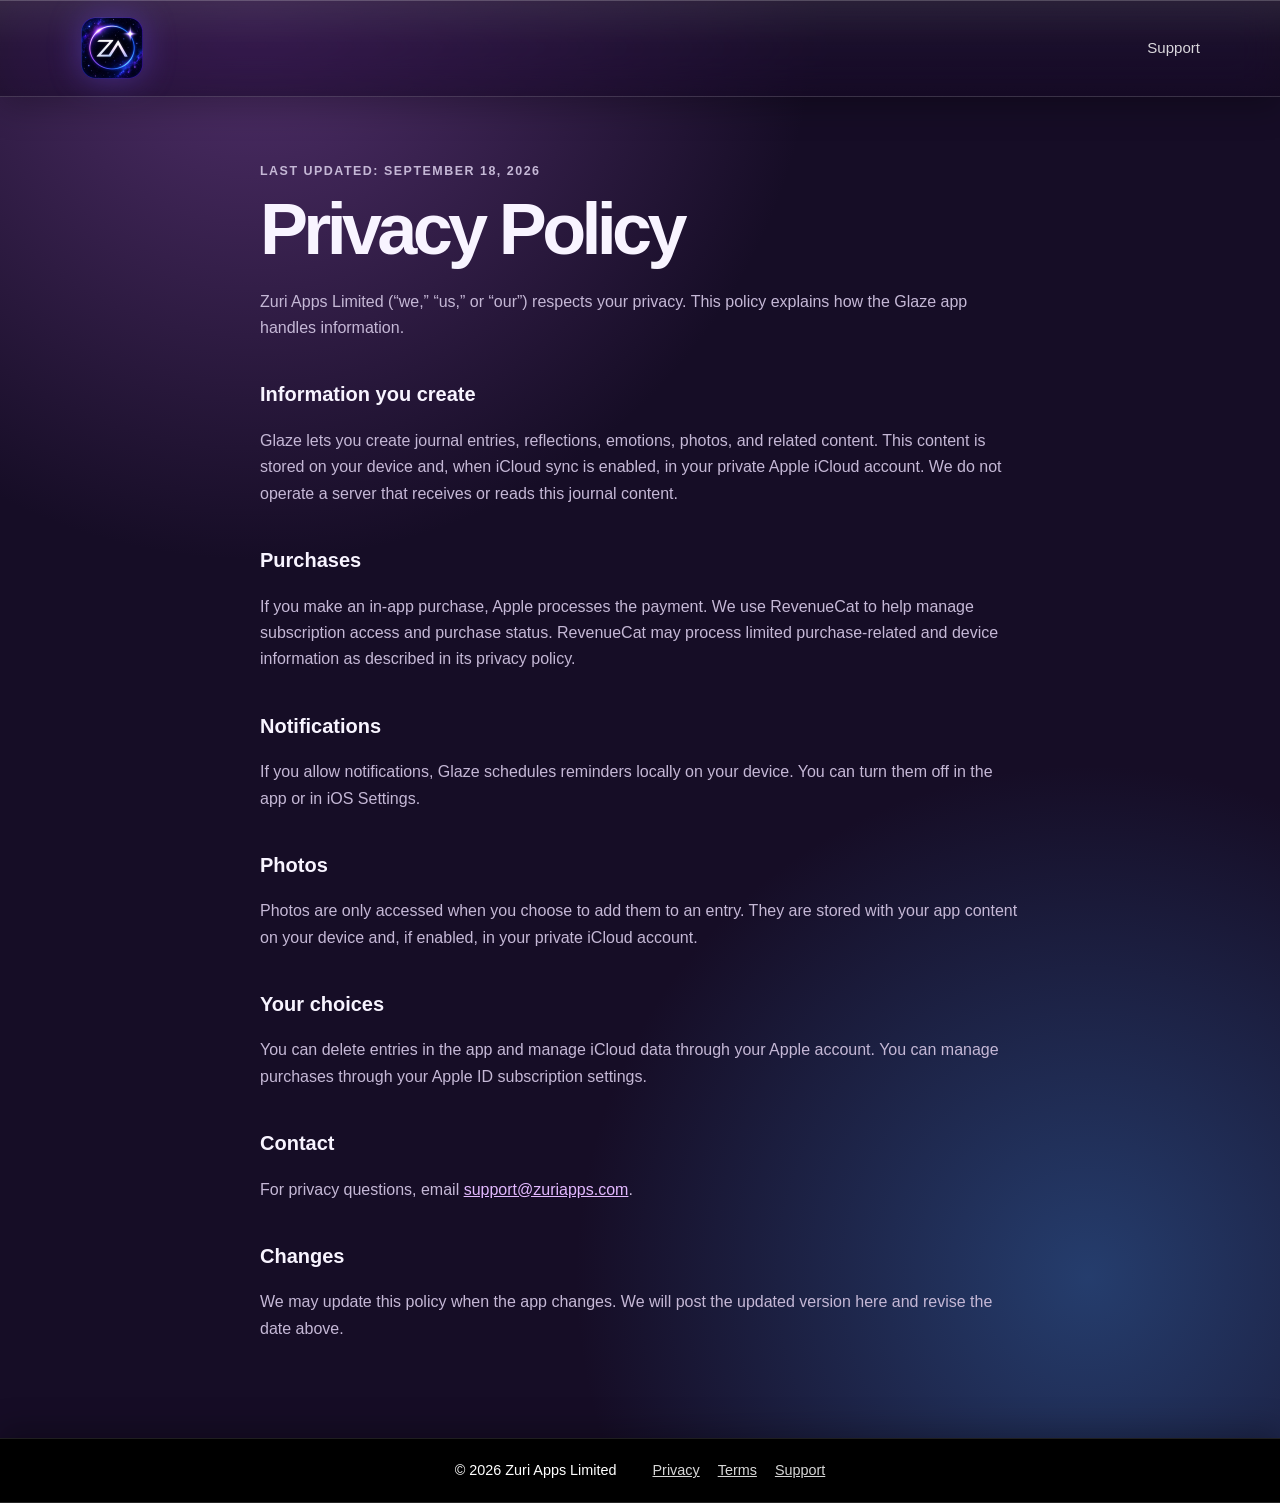
==== commit baffa767: "updating stuff" ====
--- a/privacy.html
+++ b/privacy.html
@@ -2,10 +2,10 @@
 <html lang="en">
 <head>
   <meta charset="utf-8"><meta name="viewport" content="width=device-width, initial-scale=1">
-  <meta name="description" content="Privacy Policy for Zuri Apps."><title>Privacy Policy · Zuri Apps</title><link rel="icon" type="image/png" sizes="32x32" href="/assets/favicon-32.png"><link rel="icon" type="image/png" sizes="256x256" href="/assets/zuri-logo.png"><link rel="apple-touch-icon" href="/assets/apple-touch-icon.png"><link rel="stylesheet" href="styles.css">
+  <meta name="description" content="Privacy Policy for Zuri Apps."><title>Privacy Policy · Zuri Apps</title><link rel="icon" type="image/png" sizes="32x32" href="/assets/favicon-32.png?v=2"><link rel="shortcut icon" href="/assets/favicon-32.png?v=2"><link rel="icon" type="image/png" sizes="256x256" href="/assets/zuri-logo.png?v=2"><link rel="apple-touch-icon" href="/assets/apple-touch-icon.png?v=2"><link rel="stylesheet" href="styles.css">
 </head>
 <body>
-  <nav class="site-nav"><a class="brand" href="/" aria-label="Zuri Apps home"><img class="brand-logo" src="/assets/zuri-logo.png" width="58" height="58" alt=""></a><a class="nav-link" href="/support.html">Support</a></nav>
+  <nav class="site-nav"><a class="brand" href="/" aria-label="Zuri Apps home"><img class="brand-logo" src="/assets/zuri-logo.png" width="64" height="64" alt=""></a><a class="nav-link" href="/support.html">Support</a></nav>
   <main class="shell policy">
     <p class="eyebrow">Last updated: September 18, 2026</p><h1>Privacy Policy</h1>
     <p>Zuri Apps Limited (“we,” “us,” or “our”) respects your privacy. This policy explains how the Glaze app handles information.</p>
--- a/styles.css
+++ b/styles.css
@@ -1,6 +1,6 @@
 :root { --ink:#f8f4ff; --muted:#c5b8d6; --accent:#e3b9ff; --paper:#160d26; }
 .site-nav .brand { display:inline-flex; align-items:center; border-radius:16px; }
-.brand-logo { display:block; width:58px; height:58px; flex:none; filter:drop-shadow(0 0 16px #7051ed70); transition:transform .2s ease,filter .2s ease; }
+.brand-logo { display:block; width:64px; height:64px; flex:none; filter:drop-shadow(0 0 16px #7051ed70); transition:transform .2s ease,filter .2s ease; }
 .site-nav .brand:hover .brand-logo { transform:scale(1.05); filter:drop-shadow(0 0 20px #8b6cff99); }
 .home .space::before { content:""; position:absolute; inset:-5%; background:url("/assets/nebula.svg") center / cover no-repeat; opacity:.85; }
 * { box-sizing:border-box; } body { margin:0; min-height:100vh; color:var(--ink); background:radial-gradient(circle at 20% 0%,#52306c 0,transparent 35rem),radial-gradient(circle at 85% 85%,#253d6d 0,transparent 32rem),var(--paper); font:16px/1.65 -apple-system,BlinkMacSystemFont,"Segoe UI",sans-serif; }
